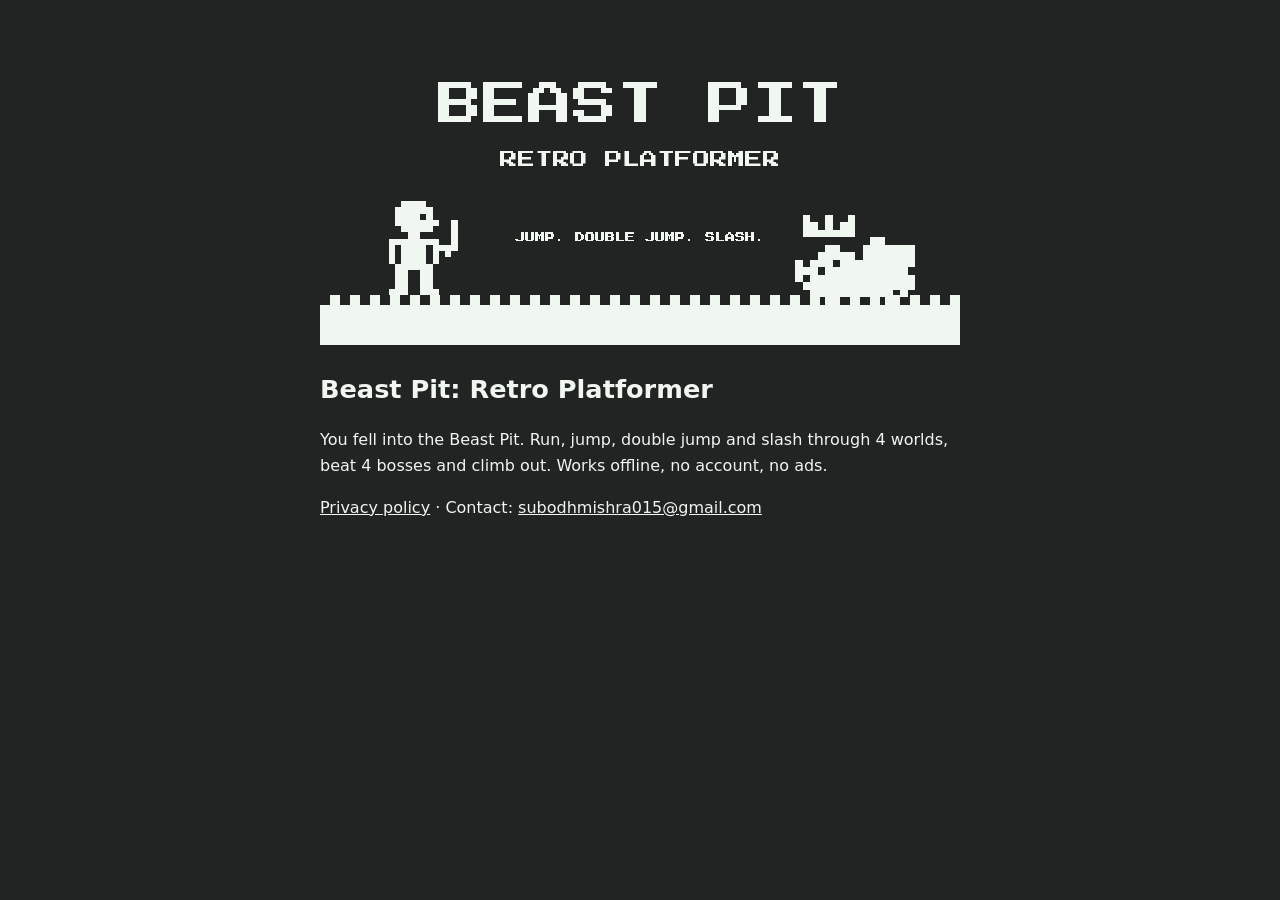
==== index.html @ f0663378 "Beast Pit site: landing page and privacy policy Co-Authored-By: Claude Sonnet 5.5 <noreply@anthropic" ====
<!doctype html>
<html lang="en"><head><meta charset="utf-8"><meta name="viewport" content="width=device-width,initial-scale=1">
<title>Beast Pit: Retro Platformer</title>
<meta name="description" content="Beast Pit is a retro 1-bit pixel platformer with double jump, boss fights and an endless mode. Works offline.">
<style>:root{--bg:#222323;--fg:#f0f6f0}body{margin:0;background:var(--bg);color:var(--fg);font:16px/1.6 system-ui,sans-serif}main{max-width:40rem;margin:0 auto;padding:2rem 1rem}img{max-width:100%;image-rendering:pixelated}a{color:var(--fg)}h1{font-size:1.6rem}</style></head><body><main>
<img src="img/feature.png" alt="Beast Pit: Retro Platformer">
<h1>Beast Pit: Retro Platformer</h1>
<p>You fell into the Beast Pit. Run, jump, double jump and slash through 4 worlds, beat 4 bosses and climb out. Works offline, no account, no ads.</p>
<p><a href="privacy/">Privacy policy</a> · Contact: <a href="mailto:subodhmishra015@gmail.com">subodhmishra015@gmail.com</a></p>
</main></body></html>
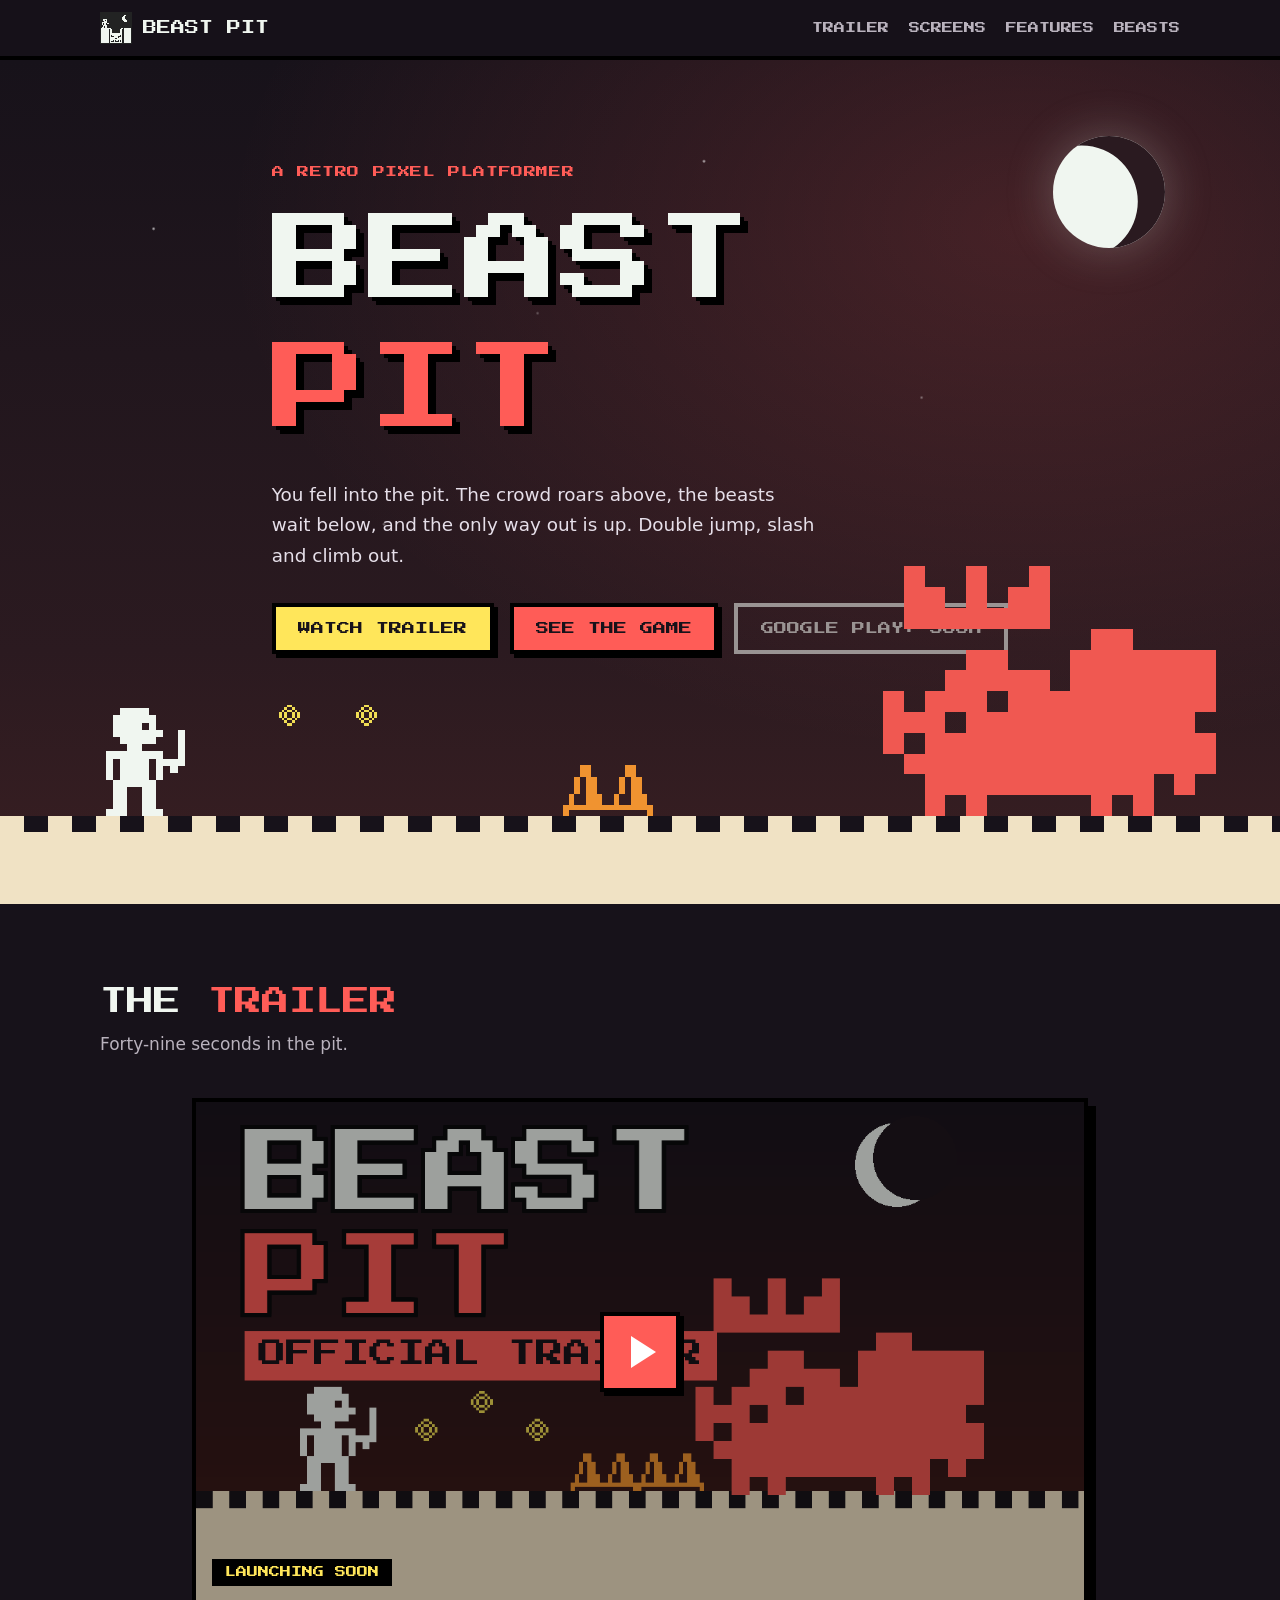
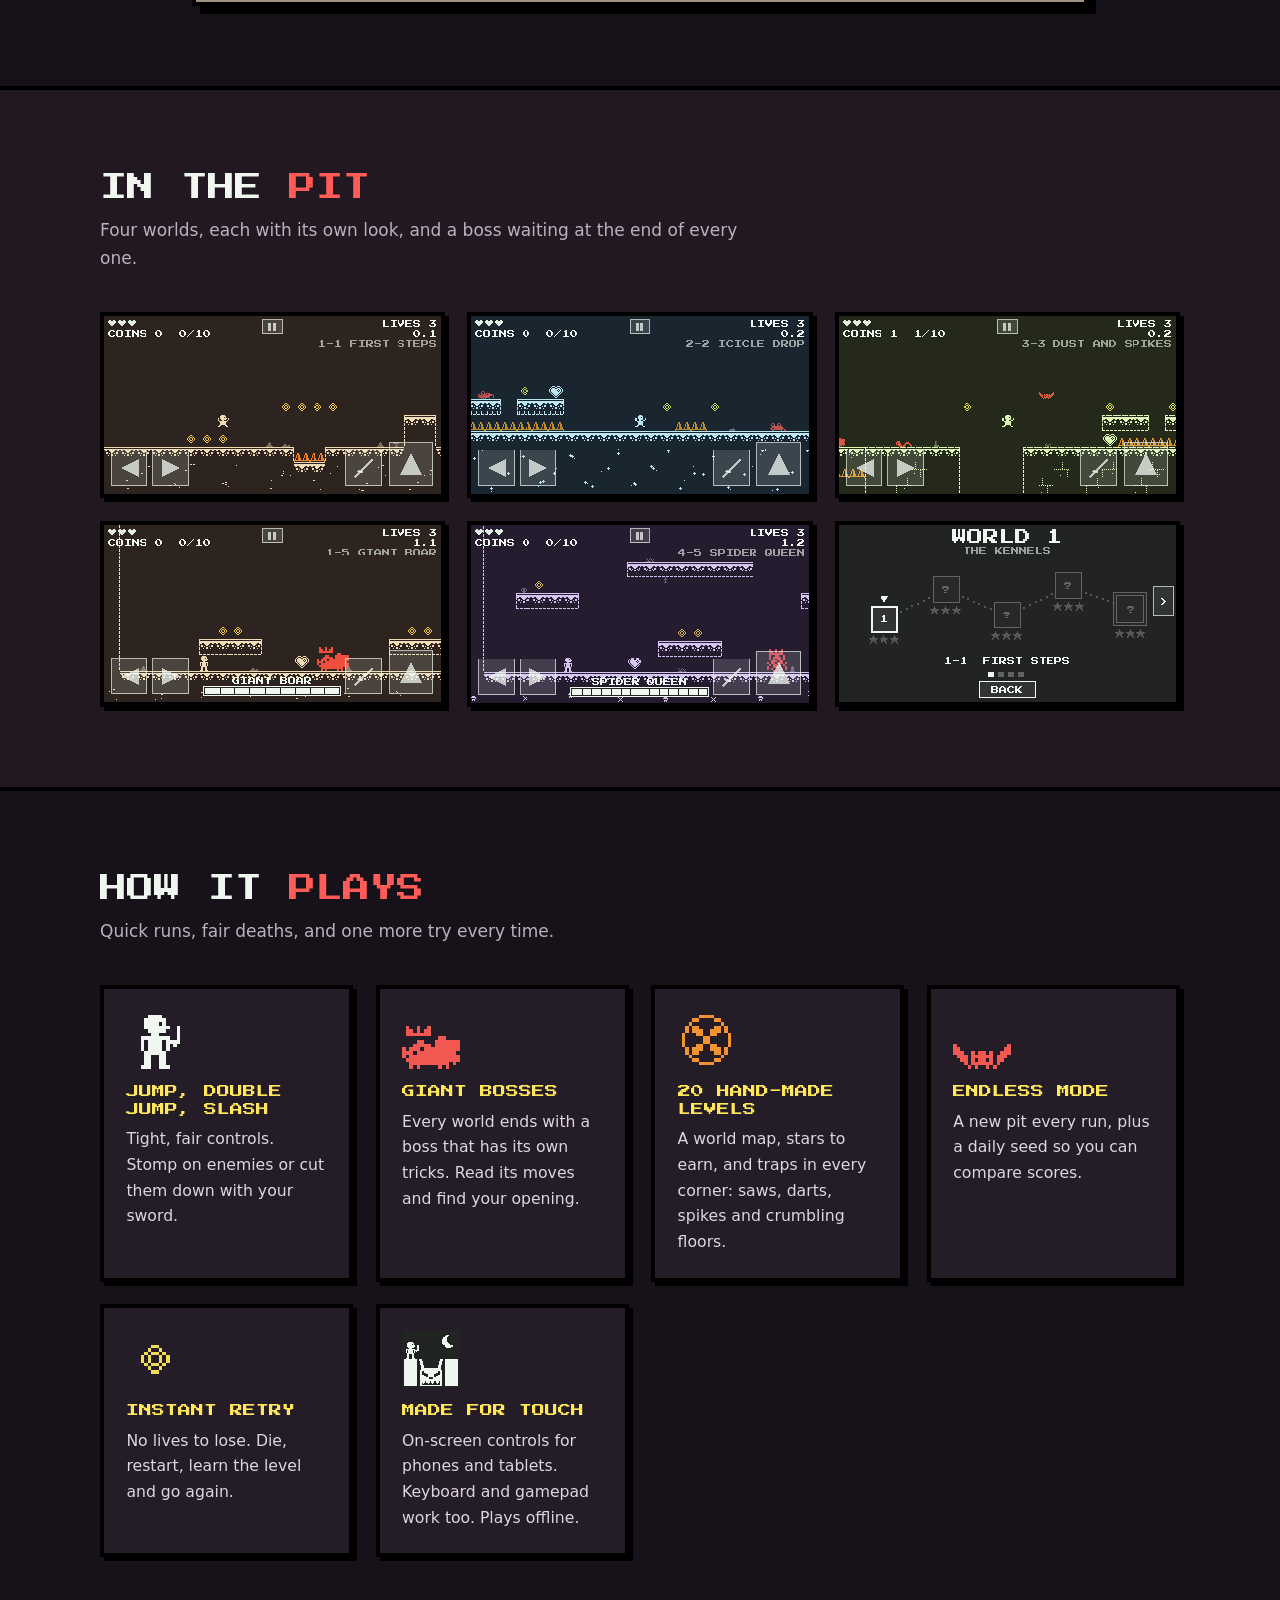
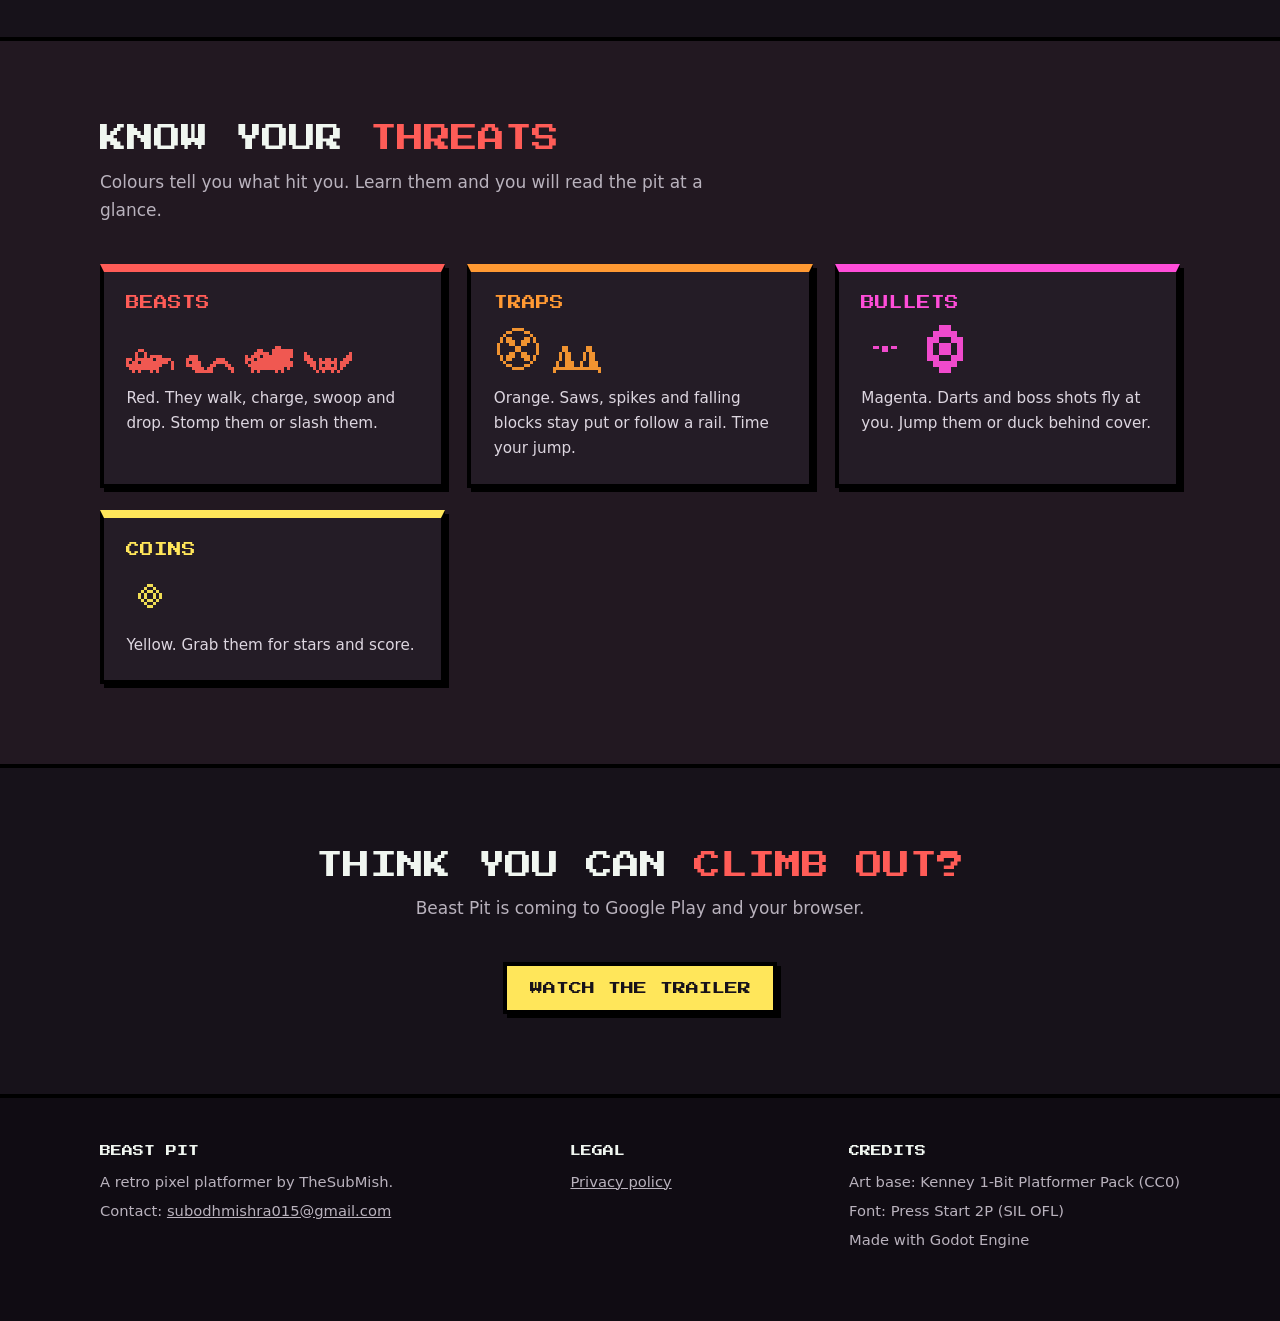
==== commit ba03f1ac: "Redesign the site as a game landing page: hero, trailer, screenshots, features, threat guide Co-Auth" ====
--- a/index.html
+++ b/index.html
@@ -1,10 +1,108 @@
 <!doctype html>
 <html lang="en"><head><meta charset="utf-8"><meta name="viewport" content="width=device-width,initial-scale=1">
 <title>Beast Pit: Retro Platformer</title>
-<meta name="description" content="Beast Pit is a retro 1-bit pixel platformer with double jump, boss fights and an endless mode. Works offline.">
-<style>:root{--bg:#222323;--fg:#f0f6f0}body{margin:0;background:var(--bg);color:var(--fg);font:16px/1.6 system-ui,sans-serif}main{max-width:40rem;margin:0 auto;padding:2rem 1rem}img{max-width:100%;image-rendering:pixelated}a{color:var(--fg)}h1{font-size:1.6rem}</style></head><body><main>
-<img src="img/feature.png" alt="Beast Pit: Retro Platformer">
-<h1>Beast Pit: Retro Platformer</h1>
-<p>You fell into the Beast Pit. Run, jump, double jump and slash through 4 worlds, beat 4 bosses and climb out. Works offline, no account, no ads.</p>
-<p><a href="privacy/">Privacy policy</a> · Contact: <a href="mailto:subodhmishra015@gmail.com">subodhmishra015@gmail.com</a></p>
-</main></body></html>
+<meta name="description" content="Beast Pit is a retro 1-bit pixel platformer: double jump, slash beasts, fight giant bosses and climb out of the pit. Works offline.">
+<meta property="og:title" content="Beast Pit: Retro Platformer">
+<meta property="og:description" content="You fell into the Beast Pit. Double jump, slash and climb out.">
+<meta property="og:image" content="img/feature.png">
+<link rel="icon" href="img/icon.png">
+<link rel="stylesheet" href="style.css">
+</head><body>
+
+<header class="nav"><div class="wrap">
+  <a class="brand" href="#top"><img src="img/icon.png" alt="">BEAST PIT</a>
+  <nav><a href="#trailer">TRAILER</a><a href="#screens">SCREENS</a><a href="#features">FEATURES</a><a href="#beasts">BEASTS</a></nav>
+</div></header>
+
+<main id="top">
+<div class="hero">
+  <div class="moon" aria-hidden="true"></div>
+  <div class="wrap">
+    <p class="kicker">A RETRO PIXEL PLATFORMER</p>
+    <h1>BEAST<span>PIT</span></h1>
+    <p class="lede">You fell into the pit. The crowd roars above, the beasts wait below, and the only way out is up. Double jump, slash and climb out.</p>
+    <div class="cta">
+      <a class="btn" href="#trailer">WATCH TRAILER</a>
+      <a class="btn red" href="#screens">SEE THE GAME</a>
+      <span class="btn ghost" aria-disabled="true">GOOGLE PLAY: SOON</span>
+    </div>
+  </div>
+  <div class="actors" aria-hidden="true">
+    <img class="a-hero" src="img/hero.png" alt="">
+    <img class="a-coin" src="img/coin.png" alt="" style="left:21%">
+    <img class="a-coin" src="img/coin.png" alt="" style="left:27%;animation-delay:.4s">
+    <img class="a-spikes" src="img/spikes.png" alt="" style="left:44%">
+    <img class="a-boar" src="img/boss_boar.png" alt="">
+  </div>
+  <div class="ground" aria-hidden="true"></div>
+</div>
+
+<section id="trailer"><div class="wrap">
+  <h2 class="sec-title">THE <em>TRAILER</em></h2>
+  <p class="sec-sub">Forty-nine seconds in the pit.</p>
+  <!-- When the trailer is on YouTube, set this link to the video URL and delete the .soon label. -->
+  <a class="video" href="#trailer" aria-label="Trailer (coming soon)">
+    <img src="img/trailer-thumb.png" alt="Beast Pit official trailer">
+    <span class="play"><b></b></span>
+    <span class="soon">LAUNCHING SOON</span>
+  </a>
+</div></section>
+
+<section id="screens" class="alt"><div class="wrap">
+  <h2 class="sec-title">IN THE <em>PIT</em></h2>
+  <p class="sec-sub">Four worlds, each with its own look, and a boss waiting at the end of every one.</p>
+  <div class="shots">
+    <a href="img/shot1.png"><img src="img/shot1.png" alt="World 1: the Kennels" loading="lazy"></a>
+    <a href="img/shot2.png"><img src="img/shot2.png" alt="World 2: icy caves" loading="lazy"></a>
+    <a href="img/shot3.png"><img src="img/shot3.png" alt="World 3: the ruins" loading="lazy"></a>
+    <a href="img/shot4.png"><img src="img/shot4.png" alt="Boss fight: the Giant Boar" loading="lazy"></a>
+    <a href="img/shot5.png"><img src="img/shot5.png" alt="Boss fight in the crypt" loading="lazy"></a>
+    <a href="img/shot6.png"><img src="img/shot6.png" alt="World map" loading="lazy"></a>
+  </div>
+</div></section>
+
+<section id="features"><div class="wrap">
+  <h2 class="sec-title">HOW IT <em>PLAYS</em></h2>
+  <p class="sec-sub">Quick runs, fair deaths, and one more try every time.</p>
+  <div class="grid">
+    <div class="panel"><img class="ico" src="img/hero.png" alt=""><h3>JUMP, DOUBLE JUMP, SLASH</h3><p>Tight, fair controls. Stomp on enemies or cut them down with your sword.</p></div>
+    <div class="panel"><img class="ico" src="img/boss_boar.png" alt=""><h3>GIANT BOSSES</h3><p>Every world ends with a boss that has its own tricks. Read its moves and find your opening.</p></div>
+    <div class="panel"><img class="ico" src="img/saw.png" alt=""><h3>20 HAND-MADE LEVELS</h3><p>A world map, stars to earn, and traps in every corner: saws, darts, spikes and crumbling floors.</p></div>
+    <div class="panel"><img class="ico" src="img/bat.png" alt=""><h3>ENDLESS MODE</h3><p>A new pit every run, plus a daily seed so you can compare scores.</p></div>
+    <div class="panel"><img class="ico" src="img/coin.png" alt=""><h3>INSTANT RETRY</h3><p>No lives to lose. Die, restart, learn the level and go again.</p></div>
+    <div class="panel"><img class="ico" src="img/icon.png" alt=""><h3>MADE FOR TOUCH</h3><p>On-screen controls for phones and tablets. Keyboard and gamepad work too. Plays offline.</p></div>
+  </div>
+</div></section>
+
+<section id="beasts" class="alt"><div class="wrap">
+  <h2 class="sec-title">KNOW YOUR <em>THREATS</em></h2>
+  <p class="sec-sub">Colours tell you what hit you. Learn them and you will read the pit at a glance.</p>
+  <div class="threats">
+    <div class="panel threat" style="--c:var(--red)"><h3>BEASTS</h3>
+      <div class="row"><img src="img/rat.png" alt=""><img src="img/snake.png" alt=""><img src="img/boar.png" alt=""><img src="img/bat.png" alt=""></div>
+      <p>Red. They walk, charge, swoop and drop. Stomp them or slash them.</p></div>
+    <div class="panel threat" style="--c:var(--orange)"><h3>TRAPS</h3>
+      <div class="row"><img src="img/saw.png" alt=""><img src="img/spikes.png" alt=""></div>
+      <p>Orange. Saws, spikes and falling blocks stay put or follow a rail. Time your jump.</p></div>
+    <div class="panel threat" style="--c:var(--magenta)"><h3>BULLETS</h3>
+      <div class="row"><img src="img/dart.png" alt=""><img src="img/shot.png" alt=""></div>
+      <p>Magenta. Darts and boss shots fly at you. Jump them or duck behind cover.</p></div>
+    <div class="panel threat" style="--c:var(--yellow)"><h3>COINS</h3>
+      <div class="row"><img src="img/coin.png" alt=""></div>
+      <p>Yellow. Grab them for stars and score.</p></div>
+  </div>
+</div></section>
+
+<section><div class="wrap" style="text-align:center">
+  <h2 class="sec-title">THINK YOU CAN <em>CLIMB OUT?</em></h2>
+  <p class="sec-sub" style="margin-inline:auto">Beast Pit is coming to Google Play and your browser.</p>
+  <div class="cta" style="justify-content:center"><a class="btn" href="#trailer">WATCH THE TRAILER</a></div>
+</div></section>
+</main>
+
+<footer><div class="wrap">
+  <div><h4>BEAST PIT</h4><p>A retro pixel platformer by TheSubMish.</p><p>Contact: <a href="mailto:subodhmishra015@gmail.com">subodhmishra015@gmail.com</a></p></div>
+  <div><h4>LEGAL</h4><p><a href="privacy.html">Privacy policy</a></p></div>
+  <div><h4>CREDITS</h4><p>Art base: Kenney 1-Bit Platformer Pack (CC0)</p><p>Font: Press Start 2P (SIL OFL)</p><p>Made with Godot Engine</p></div>
+</div></footer>
+</body></html>
--- a/style.css
+++ b/style.css
@@ -0,0 +1,99 @@
+@font-face{font-family:"Press Start 2P";src:url("fonts/PressStart2P-Regular.ttf") format("truetype");font-display:swap}
+:root{--bg:#17121a;--bg2:#221821;--panel:#241c26;--fg:#f0f6f0;--dim:#b9b2bd;--red:#ff5c57;--orange:#ff9933;--magenta:#ff4dd9;--yellow:#ffe65a;--sand:#f0e2c4;--px:4px}
+*{box-sizing:border-box}
+html{scroll-behavior:smooth}
+body{margin:0;background:var(--bg);color:var(--fg);font:17px/1.65 system-ui,-apple-system,"Segoe UI",sans-serif}
+img{max-width:100%;image-rendering:pixelated;display:block}
+a{color:var(--yellow)}
+h1,h2,h3,.px{font-family:"Press Start 2P",monospace;font-weight:400;line-height:1.35}
+.wrap{max-width:70rem;margin:0 auto;padding:0 1.25rem}
+
+/* nav */
+.nav{position:sticky;top:0;z-index:10;background:rgba(23,18,26,.92);backdrop-filter:blur(4px);border-bottom:var(--px) solid #000}
+.nav .wrap{display:flex;align-items:center;gap:1.25rem;height:3.5rem}
+.brand{display:flex;align-items:center;gap:.7rem;color:var(--fg);text-decoration:none;font:14px "Press Start 2P",monospace}
+.brand img{width:32px;height:32px}
+.nav nav{margin-left:auto;display:flex;gap:1.25rem}
+.nav nav a{color:var(--dim);text-decoration:none;font:11px "Press Start 2P",monospace}
+.nav nav a:hover{color:var(--yellow)}
+@media(max-width:620px){.nav nav a:nth-child(n+3){display:none}}
+
+/* buttons */
+.btn{display:inline-block;padding:.95rem 1.4rem;font:13px "Press Start 2P",monospace;color:#17121a;background:var(--yellow);text-decoration:none;border:var(--px) solid #000;box-shadow:var(--px) var(--px) 0 #000;transition:transform .08s,box-shadow .08s}
+.btn:hover{transform:translate(2px,2px);box-shadow:2px 2px 0 #000}
+.btn.red{background:var(--red)}
+.btn.ghost{background:transparent;color:var(--fg);border-color:var(--fg);box-shadow:none}
+.btn[aria-disabled=true]{opacity:.55;pointer-events:none}
+.cta{display:flex;flex-wrap:wrap;gap:1rem;margin-top:2rem}
+
+/* hero */
+.hero{position:relative;min-height:calc(100vh - 3.5rem);display:flex;align-items:center;overflow:hidden;
+ background:radial-gradient(ellipse at 80% 20%,rgba(255,92,87,.18),transparent 55%),linear-gradient(#17121a 0%,#2b1a20 70%,#3a1f22 100%)}
+.hero:before{content:"";position:absolute;inset:0;opacity:.7;
+ background-image:radial-gradient(2px 2px at 12% 20%,#fff,transparent),radial-gradient(2px 2px at 30% 55%,#fff8,transparent),radial-gradient(2px 2px at 55% 12%,#fff,transparent),radial-gradient(2px 2px at 72% 40%,#fff8,transparent),radial-gradient(2px 2px at 90% 15%,#fff,transparent),radial-gradient(2px 2px at 42% 30%,#fff6,transparent)}
+.moon{position:absolute;right:9%;top:9%;width:7rem;height:7rem;border-radius:50%;background:var(--fg);box-shadow:inset -1.7rem .6rem 0 #2a1a20,0 0 3rem rgba(240,246,240,.25)}
+.hero .wrap{position:relative;z-index:2;padding-top:3rem;padding-bottom:12rem}
+.kicker{color:var(--red);font:12px "Press Start 2P",monospace;margin:0 0 1.2rem;letter-spacing:.05em}
+.hero h1{margin:0;font-size:clamp(2.2rem,9vw,6rem);text-shadow:var(--px) var(--px) 0 #000,calc(var(--px)*2) calc(var(--px)*2) 0 #000}
+.hero h1 span{color:var(--red);display:block}
+.lede{max-width:34rem;margin:1.5rem 0 0;font-size:1.15rem;color:#e6dfe9}
+.ground{position:absolute;left:0;right:0;bottom:0;height:5.5rem;background:var(--sand);z-index:1;border-top:1rem solid var(--sand)}
+.ground:before{content:"";position:absolute;left:0;right:0;top:-1rem;height:1rem;background:repeating-linear-gradient(90deg,transparent 0 1.5rem,#17121a 1.5rem 3rem)}
+.actors{position:absolute;left:0;right:0;bottom:5.5rem;z-index:2;pointer-events:none}
+.actors img{position:absolute;bottom:0}
+.a-hero{left:6%;width:clamp(4.5rem,9vw,8rem)}
+.a-coin{width:2.6rem;bottom:5rem!important;animation:bob 1.6s steps(4) infinite}
+.a-spikes{width:clamp(4rem,7vw,6rem)}
+.a-boar{right:5%;width:clamp(11rem,26vw,25rem);animation:breath 1.2s steps(2) infinite}
+@keyframes bob{50%{transform:translateY(-.6rem)}}
+@keyframes breath{50%{transform:translateY(.5rem)}}
+@media(max-width:760px){.a-boar{right:-6%;opacity:.55}.hero .wrap{padding-bottom:10rem}}
+@media(prefers-reduced-motion:reduce){*{animation:none!important;scroll-behavior:auto}}
+
+/* sections */
+section{padding:5rem 0;scroll-margin-top:3.5rem}
+section.alt{background:var(--bg2);border-block:var(--px) solid #000}
+.sec-title{font-size:clamp(1.1rem,3.4vw,1.7rem);margin:0 0 .6rem}
+.sec-title em{font-style:normal;color:var(--red)}
+.sec-sub{color:var(--dim);margin:0 0 2.5rem;max-width:40rem}
+.panel{background:var(--panel);border:var(--px) solid #000;box-shadow:var(--px) var(--px) 0 #000;padding:1.4rem}
+
+/* trailer */
+.video{position:relative;display:block;max-width:56rem;margin:0 auto;border:var(--px) solid #000;box-shadow:8px 8px 0 #000}
+.video img{width:100%;image-rendering:auto}
+.video .play{position:absolute;inset:0;display:grid;place-items:center;background:rgba(0,0,0,.35)}
+.video .play b{display:grid;place-items:center;width:5rem;height:5rem;background:var(--red);border:var(--px) solid #000;box-shadow:var(--px) var(--px) 0 #000;font:0/0 a}
+.video .play b:after{content:"";border-left:1.6rem solid #fff;border-block:1rem solid transparent;margin-left:.4rem}
+.video .soon{position:absolute;left:1rem;bottom:1rem;background:#000;color:var(--yellow);padding:.5rem .8rem;font:11px "Press Start 2P",monospace}
+
+/* gallery */
+.shots{display:grid;grid-template-columns:repeat(auto-fill,minmax(19rem,1fr));gap:1.4rem}
+.shots a{display:block;border:var(--px) solid #000;box-shadow:var(--px) var(--px) 0 #000;background:#000;transition:transform .12s}
+.shots a:hover{transform:translateY(-4px)}
+.shots img{width:100%;aspect-ratio:2046/1080;object-fit:cover;image-rendering:pixelated}
+
+/* features */
+.grid{display:grid;grid-template-columns:repeat(auto-fit,minmax(15rem,1fr));gap:1.4rem}
+.grid h3{font-size:.8rem;margin:.9rem 0 .5rem;color:var(--yellow)}
+.grid p{margin:0;color:#ddd6e0;font-size:.98rem}
+.grid .ico{height:3.6rem;width:auto}
+
+/* threat guide */
+.threats{display:grid;grid-template-columns:repeat(auto-fit,minmax(16rem,1fr));gap:1.4rem}
+.threat{border-top:.5rem solid var(--c)}
+.threat h3{color:var(--c);font-size:.85rem;margin:0 0 .5rem}
+.threat .row{display:flex;gap:.7rem;margin:.8rem 0}
+.threat .row img{height:3rem;width:auto}
+.threat p{margin:0;font-size:.95rem;color:#ddd6e0}
+
+/* footer */
+footer{padding:3rem 0 4rem;border-top:var(--px) solid #000;background:#100c13;color:var(--dim);font-size:.92rem}
+footer .wrap{display:flex;flex-wrap:wrap;gap:2rem;justify-content:space-between}
+footer h4{font:11px "Press Start 2P",monospace;color:var(--fg);margin:0 0 .8rem}
+footer a{color:var(--dim)}footer a:hover{color:var(--yellow)}
+footer p{margin:.3rem 0}
+
+/* plain pages (privacy) */
+.doc{max-width:44rem;margin:0 auto;padding:3rem 1.25rem 5rem}
+.doc h1{font-size:clamp(1.1rem,4vw,1.6rem);margin:0 0 1rem}
+.doc p{color:#e6dfe9}
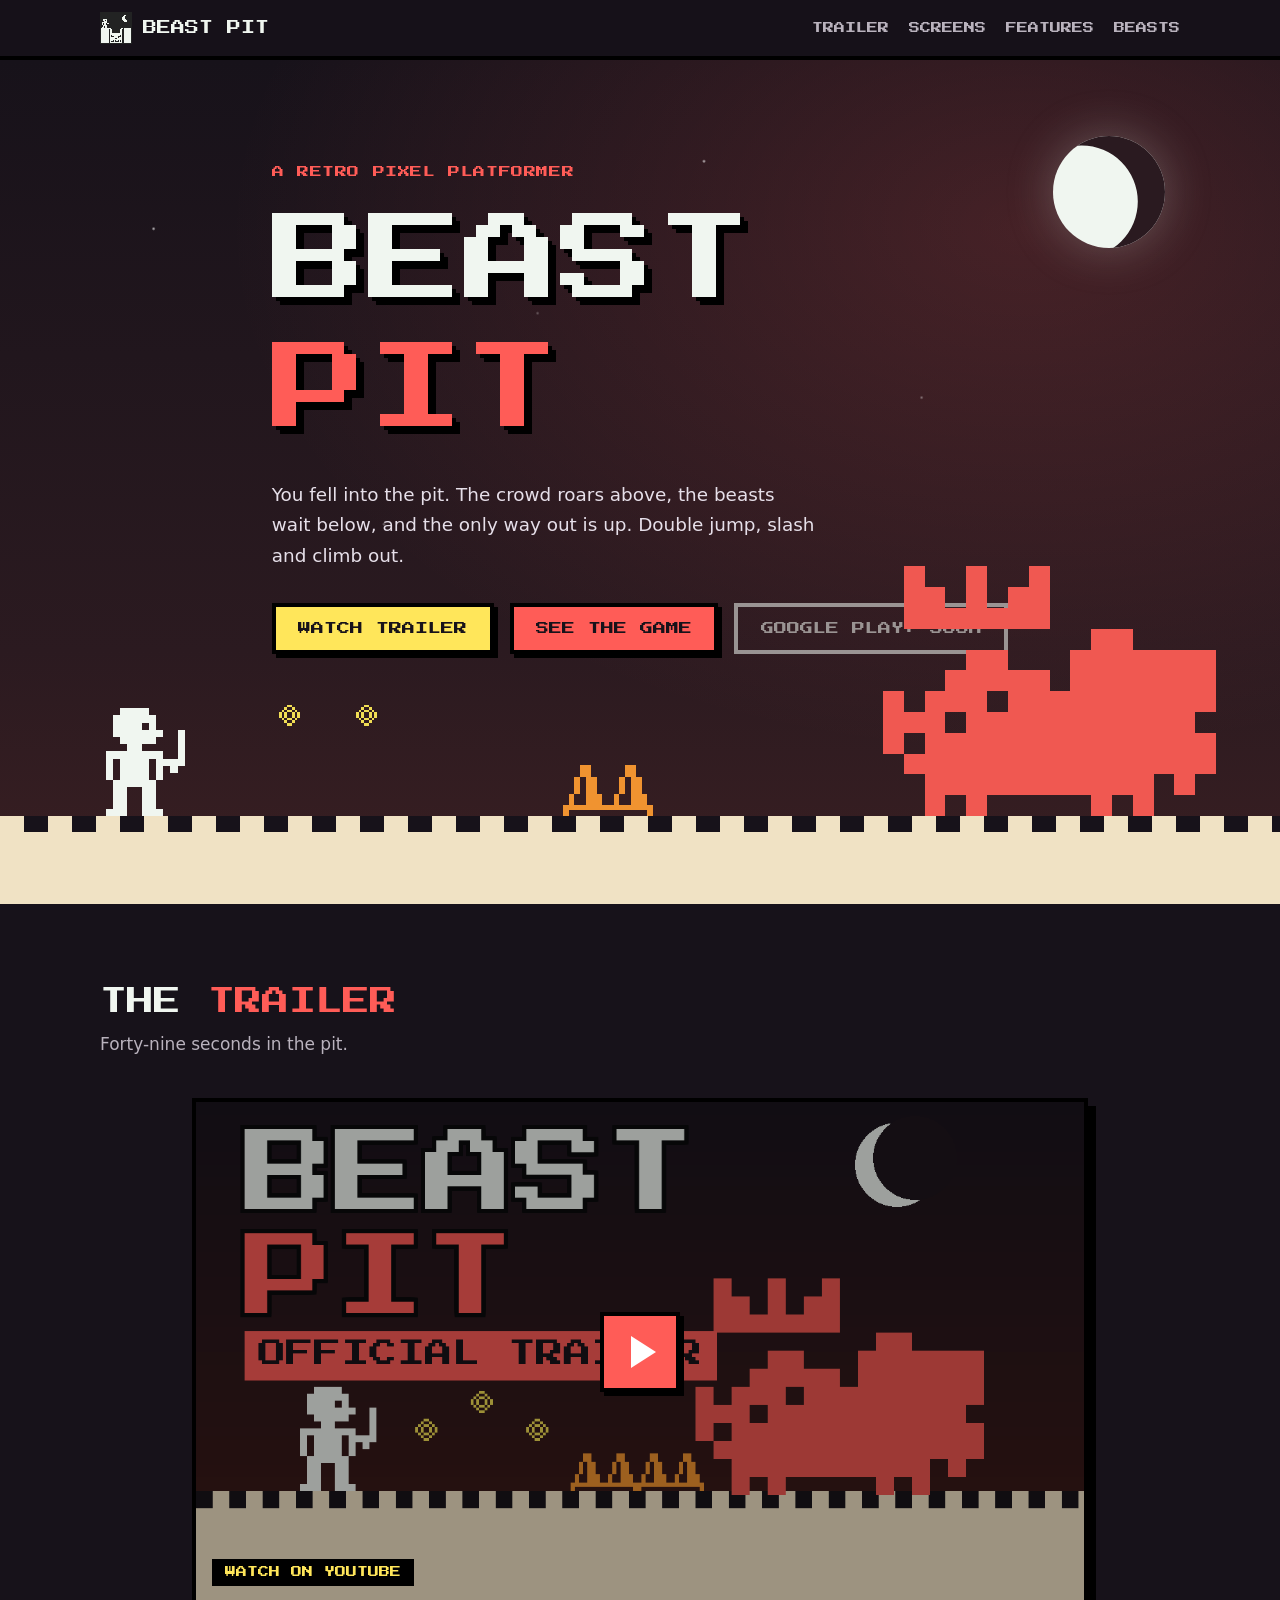
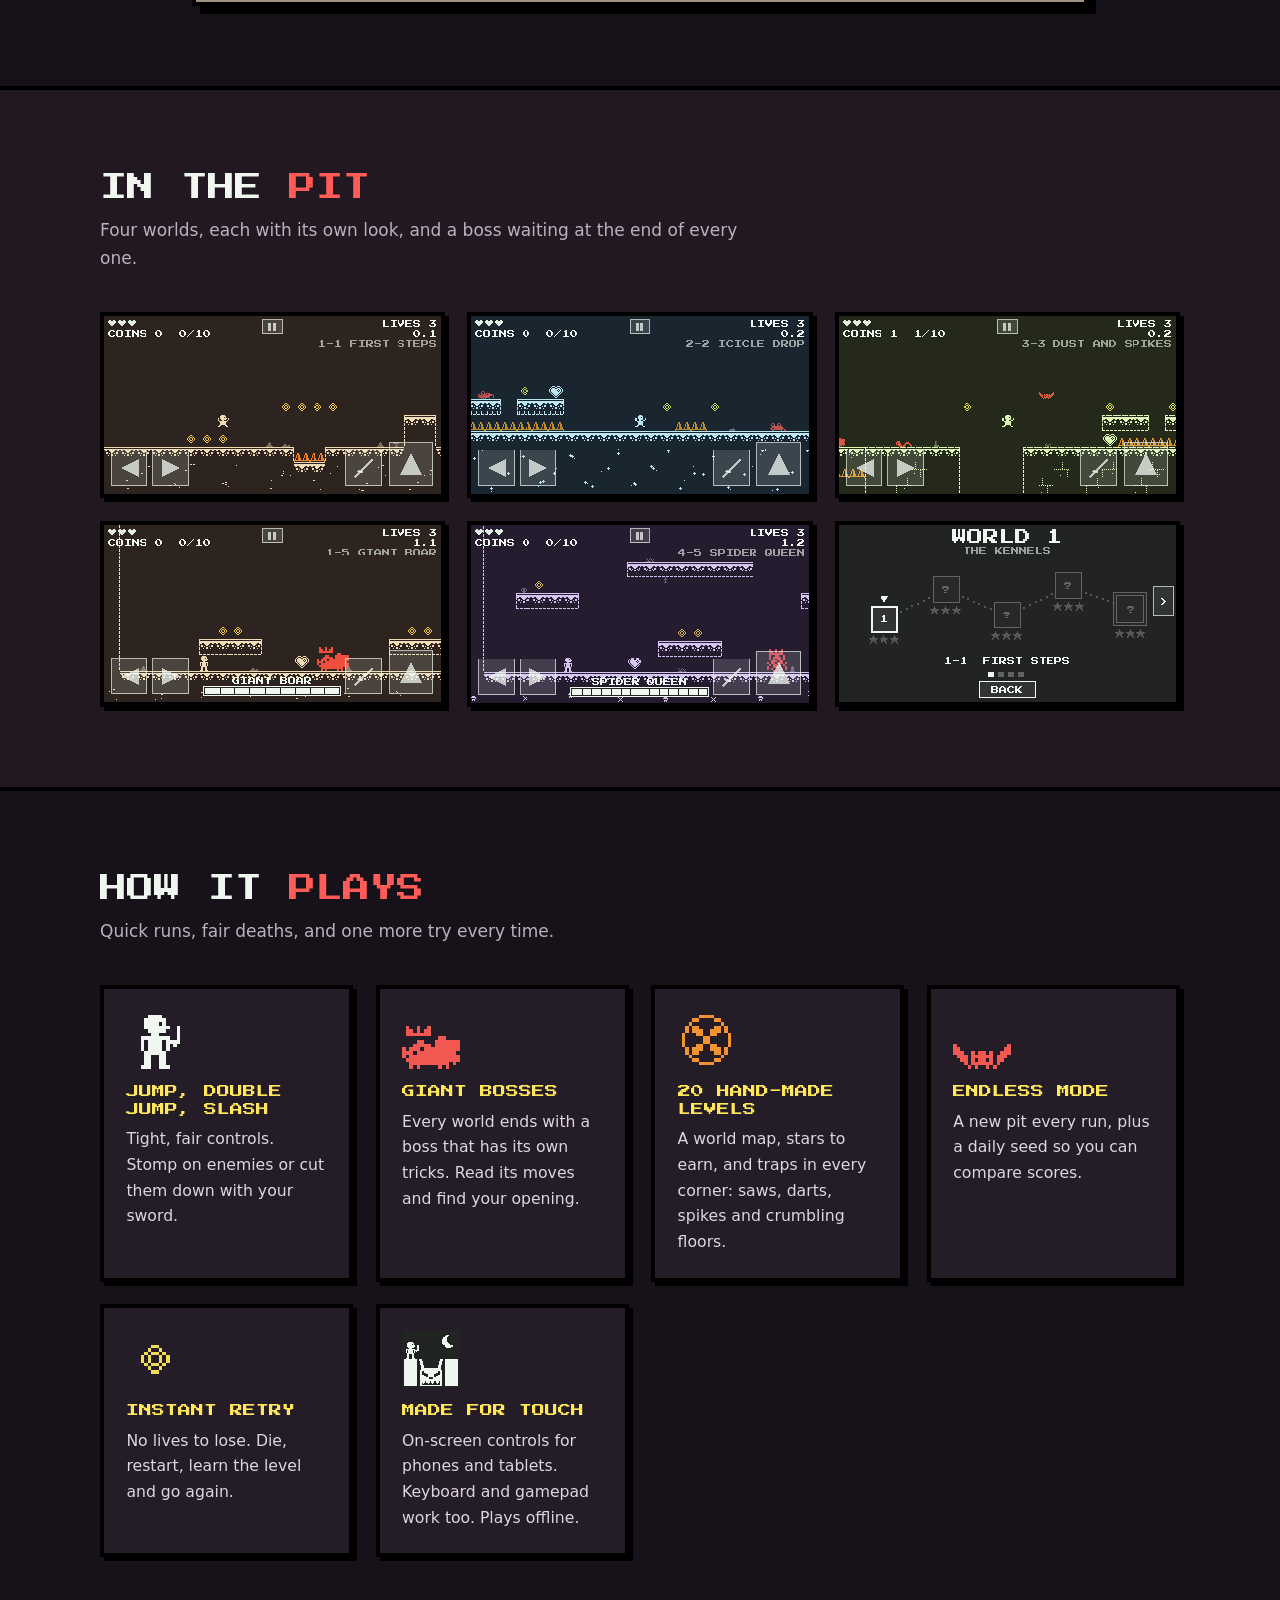
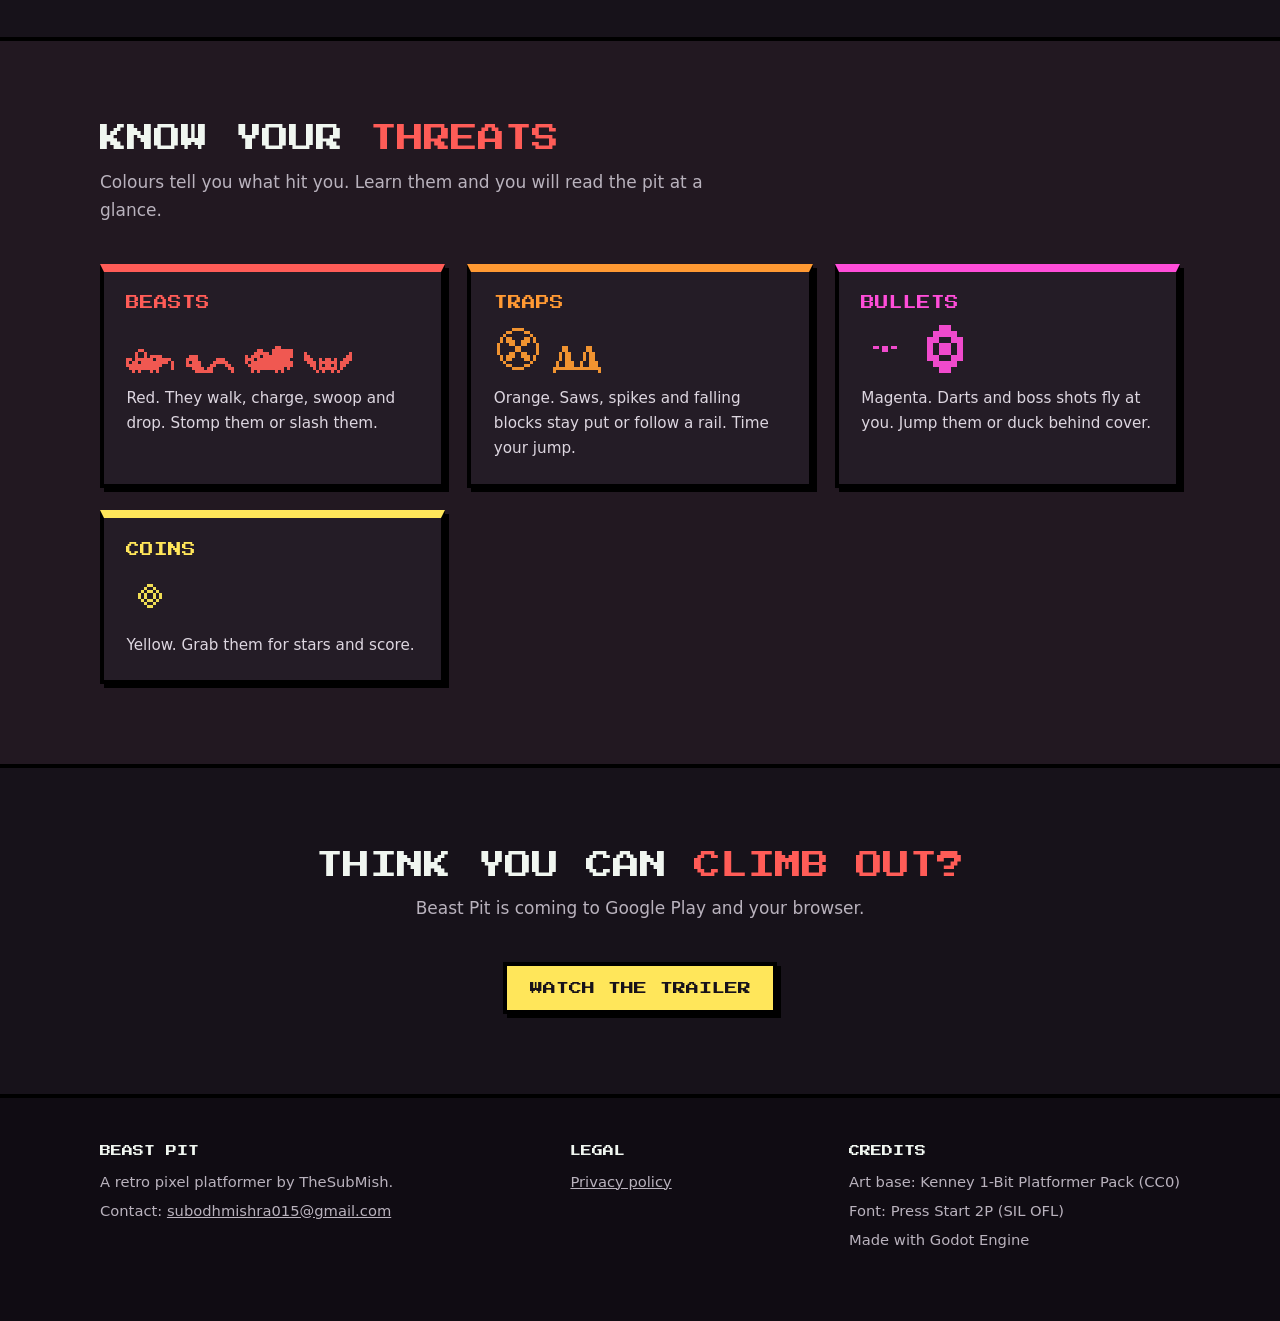
==== commit 23747c5c: "Link the trailer to the YouTube video Co-Authored-By: Claude Sonnet 5.5 <noreply@anthropic.com>" ====
--- a/index.html
+++ b/index.html
@@ -22,7 +22,7 @@
     <h1>BEAST<span>PIT</span></h1>
     <p class="lede">You fell into the pit. The crowd roars above, the beasts wait below, and the only way out is up. Double jump, slash and climb out.</p>
     <div class="cta">
-      <a class="btn" href="#trailer">WATCH TRAILER</a>
+      <a class="btn" href="https://youtu.be/mt8stKIenBo" target="_blank" rel="noopener">WATCH TRAILER</a>
       <a class="btn red" href="#screens">SEE THE GAME</a>
       <span class="btn ghost" aria-disabled="true">GOOGLE PLAY: SOON</span>
     </div>
@@ -40,11 +40,10 @@
 <section id="trailer"><div class="wrap">
   <h2 class="sec-title">THE <em>TRAILER</em></h2>
   <p class="sec-sub">Forty-nine seconds in the pit.</p>
-  <!-- When the trailer is on YouTube, set this link to the video URL and delete the .soon label. -->
-  <a class="video" href="#trailer" aria-label="Trailer (coming soon)">
+  <a class="video" href="https://youtu.be/mt8stKIenBo" target="_blank" rel="noopener" aria-label="Watch the Beast Pit trailer on YouTube">
     <img src="img/trailer-thumb.png" alt="Beast Pit official trailer">
     <span class="play"><b></b></span>
-    <span class="soon">LAUNCHING SOON</span>
+    <span class="soon">WATCH ON YOUTUBE</span>
   </a>
 </div></section>
 
@@ -96,7 +95,7 @@
 <section><div class="wrap" style="text-align:center">
   <h2 class="sec-title">THINK YOU CAN <em>CLIMB OUT?</em></h2>
   <p class="sec-sub" style="margin-inline:auto">Beast Pit is coming to Google Play and your browser.</p>
-  <div class="cta" style="justify-content:center"><a class="btn" href="#trailer">WATCH THE TRAILER</a></div>
+  <div class="cta" style="justify-content:center"><a class="btn" href="https://youtu.be/mt8stKIenBo" target="_blank" rel="noopener">WATCH THE TRAILER</a></div>
 </div></section>
 </main>
 
